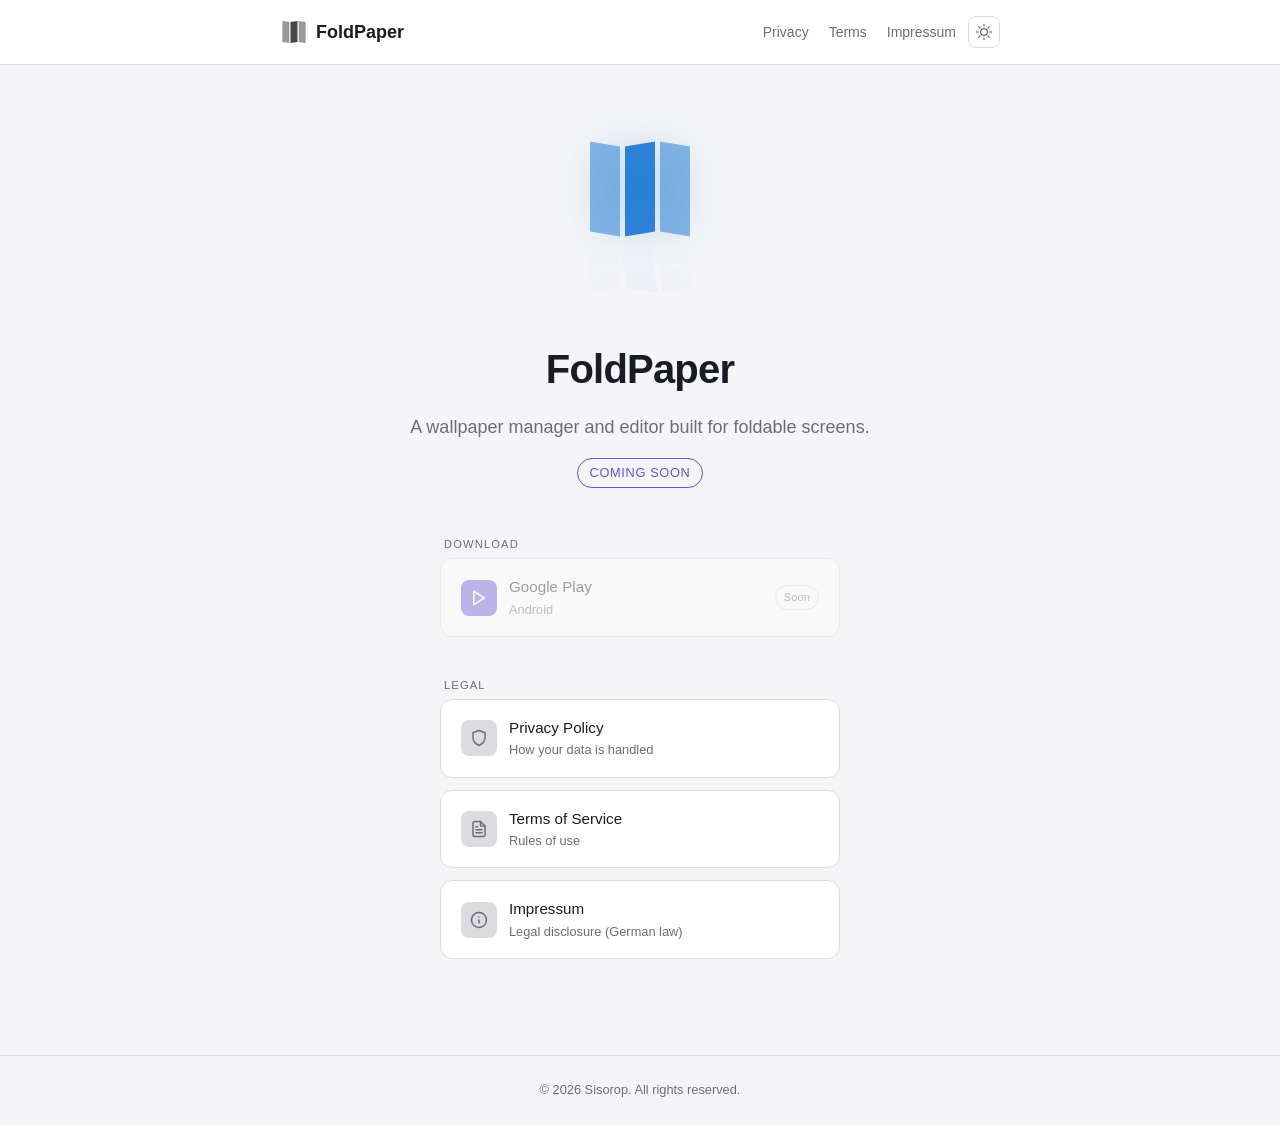
==== index.html @ 7e80edcc "Fix hero shadow duplicate and add angled mirror reflection Replace drop-shadow (looked like a second" ====
<!DOCTYPE html>
<html lang="en">
<head>
    <meta charset="UTF-8">
    <meta name="viewport" content="width=device-width, initial-scale=1.0">
    <title>FoldPaper — Live Wallpaper for Foldables &amp; Beyond</title>
    <meta name="description" content="A wallpaper manager and editor built for foldable screens.">
    <link rel="icon" type="image/svg+xml" href="/assets/icon-trimmed.svg">
    <link rel="apple-touch-icon" href="/assets/icon.png">
    <meta property="og:title" content="FoldPaper">
    <meta property="og:description" content="A wallpaper manager and editor built for foldable screens.">
    <meta property="og:image" content="/assets/icon.png">
    <meta property="og:type" content="website">
    <script>
        (function() {
            var saved = localStorage.getItem('theme');
            if (saved) { document.documentElement.setAttribute('data-theme', saved); }
            else if (window.matchMedia('(prefers-color-scheme: light)').matches) { document.documentElement.setAttribute('data-theme', 'light'); }
        })();
    </script>
    <link rel="stylesheet" href="/assets/shared.css">
    <style>
        body { line-height: 1.6; }

        main {
            max-width: 720px;
            margin: 0 auto;
            padding: 4rem 1.5rem;
            flex: 1;
            display: flex;
            flex-direction: column;
            align-items: center;
            justify-content: center;
            text-align: center;
        }

        .hero-icon-wrap {
            margin-bottom: 2rem;
            display: flex;
            flex-direction: column;
            align-items: center;
        }

        .hero-icon {
            width: 120px;
            height: 120px;
            filter: drop-shadow(0 0 20px rgba(144, 202, 249, 0.35));
        }

        [data-theme="light"] .hero-icon {
            filter: drop-shadow(0 0 20px rgba(25, 118, 210, 0.25));
        }

        .hero-icon img {
            width: 100%;
            height: 100%;
        }

        .hero-reflection {
            width: 120px;
            height: 60px;
            overflow: hidden;
            transform: scaleY(-1) skewX(-8deg);
            mask-image: linear-gradient(to bottom, rgba(0,0,0,0.15), transparent);
            -webkit-mask-image: linear-gradient(to bottom, rgba(0,0,0,0.15), transparent);
            opacity: 0.4;
            margin-top: -4px;
        }

        .hero-reflection img {
            width: 120px;
            height: 120px;
        }

        h1 {
            font-size: 2.5rem;
            font-weight: 700;
            margin-bottom: 0.75rem;
            letter-spacing: -0.02em;
        }

        .tagline {
            font-size: 1.125rem;
            color: var(--text-muted);
            margin-bottom: 1rem;
            max-width: 480px;
        }

        .wip {
            display: inline-block;
            font-size: 0.8rem;
            color: var(--accent);
            border: 1px solid var(--accent);
            border-radius: 999px;
            padding: 0.25rem 0.75rem;
            margin-bottom: 2.5rem;
            letter-spacing: 0.05em;
            text-transform: uppercase;
        }

        .link-grid {
            display: grid;
            grid-template-columns: 1fr;
            gap: 0.75rem;
            width: 100%;
            max-width: 400px;
            margin-bottom: 2rem;
        }

        .link-card {
            display: flex;
            align-items: center;
            gap: 0.75rem;
            background: var(--surface);
            border: 1px solid var(--border);
            border-radius: 12px;
            padding: 1rem 1.25rem;
            text-decoration: none;
            color: var(--text);
            transition: all 0.15s;
        }

        .link-card:hover {
            border-color: var(--accent);
            background: var(--card-hover);
            text-decoration: none;
        }

        .link-card.disabled { opacity: 0.4; pointer-events: none; }

        .link-card .icon {
            width: 36px;
            height: 36px;
            border-radius: 8px;
            background: var(--border);
            display: flex;
            align-items: center;
            justify-content: center;
            flex-shrink: 0;
        }

        .link-card .icon svg {
            width: 18px;
            height: 18px;
            stroke: var(--text-muted);
            fill: none;
            stroke-width: 2;
            stroke-linecap: round;
            stroke-linejoin: round;
        }

        .link-card .icon.accent { background: var(--accent); }
        .link-card .icon.accent svg { stroke: white; }

        .link-card .label { font-weight: 500; font-size: 0.95rem; text-align: left; }
        .link-card .sublabel { font-size: 0.8rem; color: var(--text-muted); text-align: left; }

        .link-card .badge {
            margin-left: auto;
            font-size: 0.7rem;
            color: var(--text-muted);
            border: 1px solid var(--border);
            border-radius: 999px;
            padding: 0.15rem 0.5rem;
            white-space: nowrap;
        }

        .section-label {
            font-size: 0.7rem;
            text-transform: uppercase;
            letter-spacing: 0.1em;
            color: var(--text-muted);
            margin-top: 0.5rem;
            margin-bottom: 0.25rem;
            width: 100%;
            max-width: 400px;
            text-align: left;
            padding-left: 0.25rem;
        }
    </style>
</head>
<body>
    <nav>
        <div class="container">
            <a href="/" class="logo">
                <img class="logo-icon icon-dark" src="/assets/logo-dark.svg" alt="">
                <img class="logo-icon icon-light" src="/assets/logo-light.svg" alt="">
                FoldPaper
            </a>
            <div class="nav-right">
                <div class="links">
                    <a href="/privacy">Privacy</a>
                    <a href="/terms">Terms</a>
                    <a href="/impressum">Impressum</a>
                </div>
                <button class="icon-btn theme-toggle" aria-label="Toggle theme">
                    <svg class="icon-moon" viewBox="0 0 24 24" fill="none" stroke="currentColor" stroke-width="2" stroke-linecap="round" stroke-linejoin="round"><path d="M21 12.79A9 9 0 1 1 11.21 3 7 7 0 0 0 21 12.79z"/></svg>
                    <svg class="icon-sun" viewBox="0 0 24 24" fill="none" stroke="currentColor" stroke-width="2" stroke-linecap="round" stroke-linejoin="round"><circle cx="12" cy="12" r="5"/><line x1="12" y1="1" x2="12" y2="3"/><line x1="12" y1="21" x2="12" y2="23"/><line x1="4.22" y1="4.22" x2="5.64" y2="5.64"/><line x1="18.36" y1="18.36" x2="19.78" y2="19.78"/><line x1="1" y1="12" x2="3" y2="12"/><line x1="21" y1="12" x2="23" y2="12"/><line x1="4.22" y1="19.78" x2="5.64" y2="18.36"/><line x1="18.36" y1="5.64" x2="19.78" y2="4.22"/></svg>
                </button>
                <button class="icon-btn burger" aria-label="Menu">
                    <svg class="icon-menu" viewBox="0 0 24 24" fill="none" stroke="currentColor" stroke-width="2" stroke-linecap="round"><line x1="4" y1="6" x2="20" y2="6"/><line x1="4" y1="12" x2="20" y2="12"/><line x1="4" y1="18" x2="20" y2="18"/></svg>
                    <svg class="icon-close" viewBox="0 0 24 24" fill="none" stroke="currentColor" stroke-width="2" stroke-linecap="round"><line x1="18" y1="6" x2="6" y2="18"/><line x1="6" y1="6" x2="18" y2="18"/></svg>
                </button>
            </div>
        </div>
        <div class="mobile-menu">
            <a href="/privacy">Privacy Policy</a>
            <a href="/terms">Terms of Service</a>
            <a href="/impressum">Impressum</a>
        </div>
    </nav>

    <main>
        <div class="hero-icon-wrap">
            <div class="hero-icon">
                <img class="icon-dark" src="/assets/icon-trimmed-dark.svg" alt="FoldPaper">
                <img class="icon-light" src="/assets/icon-trimmed-light.svg" alt="FoldPaper">
            </div>
            <div class="hero-reflection" aria-hidden="true">
                <img class="icon-dark" src="/assets/icon-trimmed-dark.svg" alt="">
                <img class="icon-light" src="/assets/icon-trimmed-light.svg" alt="">
            </div>
        </div>
        <h1>FoldPaper</h1>
        <p class="tagline">A wallpaper manager and editor built for foldable screens.</p>
        <span class="wip">Coming Soon</span>

        <div class="section-label">Download</div>
        <div class="link-grid">
            <a href="https://play.google.com/store/apps/details?id=com.sisorop.foldpaper" class="link-card disabled">
                <div class="icon accent">
                    <svg viewBox="0 0 24 24"><polygon points="5 3 19 12 5 21 5 3"/></svg>
                </div>
                <div>
                    <div class="label">Google Play</div>
                    <div class="sublabel">Android</div>
                </div>
                <span class="badge">Soon</span>
            </a>
        </div>

        <div class="section-label">Legal</div>
        <div class="link-grid">
            <a href="/privacy" class="link-card">
                <div class="icon">
                    <svg viewBox="0 0 24 24"><path d="M12 22s8-4 8-10V5l-8-3-8 3v7c0 6 8 10 8 10z"/></svg>
                </div>
                <div>
                    <div class="label">Privacy Policy</div>
                    <div class="sublabel">How your data is handled</div>
                </div>
            </a>
            <a href="/terms" class="link-card">
                <div class="icon">
                    <svg viewBox="0 0 24 24"><path d="M14 2H6a2 2 0 0 0-2 2v16a2 2 0 0 0 2 2h12a2 2 0 0 0 2-2V8z"/><polyline points="14 2 14 8 20 8"/><line x1="16" y1="13" x2="8" y2="13"/><line x1="16" y1="17" x2="8" y2="17"/><polyline points="10 9 9 9 8 9"/></svg>
                </div>
                <div>
                    <div class="label">Terms of Service</div>
                    <div class="sublabel">Rules of use</div>
                </div>
            </a>
            <a href="/impressum" class="link-card">
                <div class="icon">
                    <svg viewBox="0 0 24 24"><circle cx="12" cy="12" r="10"/><line x1="12" y1="16" x2="12" y2="12"/><line x1="12" y1="8" x2="12.01" y2="8"/></svg>
                </div>
                <div>
                    <div class="label">Impressum</div>
                    <div class="sublabel">Legal disclosure (German law)</div>
                </div>
            </a>
        </div>
    </main>

    <footer>
        &copy; 2026 Sisorop. All rights reserved.
    </footer>

    <script src="/assets/shared.js"></script>
</body>
</html>
---- assets/shared.css ----
:root {
    --bg: #0f1117;
    --surface: #1a1c25;
    --border: #2a2d3a;
    --text: #e4e4e8;
    --text-muted: #9395a5;
    --accent: #7c6cf0;
    --accent-hover: #9589f5;
    --card-hover: #1e2030;
}

[data-theme="light"] {
    --bg: #f5f5f7;
    --surface: #ffffff;
    --border: #dcdce0;
    --text: #1a1c25;
    --text-muted: #6b6d7b;
    --accent: #6555d4;
    --accent-hover: #7c6cf0;
    --card-hover: #f0edff;
}

* { margin: 0; padding: 0; box-sizing: border-box; }

body {
    font-family: -apple-system, BlinkMacSystemFont, 'Segoe UI', Roboto, sans-serif;
    background: var(--bg);
    color: var(--text);
    line-height: 1.7;
    min-height: 100vh;
    display: flex;
    flex-direction: column;
    transition: background 0.2s, color 0.2s;
}

a { color: var(--accent); text-decoration: none; }
a:hover { color: var(--accent-hover); text-decoration: underline; }

/* ── Nav ── */

nav {
    background: var(--surface);
    border-bottom: 1px solid var(--border);
    padding: 0.75rem 1.25rem;
    position: sticky;
    top: 0;
    z-index: 10;
    transition: background 0.2s, border-color 0.2s;
}

nav .container {
    max-width: 720px;
    margin: 0 auto;
    display: flex;
    align-items: center;
    justify-content: space-between;
    gap: 0.5rem;
}

nav .logo {
    display: flex;
    align-items: center;
    gap: 0.5rem;
    font-weight: 700;
    font-size: 1.125rem;
    color: var(--text);
    text-decoration: none;
    flex-shrink: 0;
}

nav .logo:hover { text-decoration: none; }

nav .logo .logo-icon { width: 28px; height: 28px; }

.icon-dark { display: block; }
.icon-light { display: none; }
[data-theme="light"] .icon-dark { display: none; }
[data-theme="light"] .icon-light { display: block; }

nav .nav-right {
    display: flex;
    align-items: center;
    gap: 0.75rem;
}

nav .links {
    display: none;
    gap: 1.25rem;
}

nav .links a {
    color: var(--text-muted);
    text-decoration: none;
    font-size: 0.875rem;
    transition: color 0.15s;
}

nav .links a:hover { color: var(--accent-hover); text-decoration: none; }
nav .links a.active { color: var(--accent); }

/* ── Icon buttons (theme + burger) ── */

.icon-btn {
    background: none;
    border: 1px solid var(--border);
    border-radius: 8px;
    padding: 0.35rem;
    cursor: pointer;
    color: var(--text-muted);
    display: flex;
    align-items: center;
    justify-content: center;
    transition: all 0.15s;
    width: 32px;
    height: 32px;
}

.icon-btn:hover { color: var(--accent); border-color: var(--accent); }
.icon-btn svg { width: 16px; height: 16px; }

/* Theme toggle icon swap */
.theme-toggle .icon-sun { display: none; }
.theme-toggle .icon-moon { display: block; }
[data-theme="light"] .theme-toggle .icon-sun { display: block; }
[data-theme="light"] .theme-toggle .icon-moon { display: none; }

/* Burger button */
.burger { display: flex; }
.burger .icon-close { display: none; }
.burger.open .icon-menu { display: none; }
.burger.open .icon-close { display: block; }

/* ── Mobile dropdown ── */

.mobile-menu {
    display: flex;
    flex-direction: column;
    gap: 0.25rem;
    max-width: 720px;
    margin: 0 auto;
    padding: 0 0;
    overflow: hidden;
    max-height: 0;
    transition: max-height 0.25s ease, padding 0.25s ease;
}

.mobile-menu.open {
    max-height: 200px;
    padding: 0.5rem 0;
}

.mobile-menu a {
    display: block;
    padding: 0.6rem 1rem;
    color: var(--text-muted);
    text-decoration: none;
    font-size: 0.925rem;
    border-radius: 8px;
    transition: all 0.15s;
    text-align: right;
}

.mobile-menu a:hover {
    background: var(--card-hover);
    color: var(--text);
    text-decoration: none;
}

.mobile-menu a.active {
    color: var(--accent);
}

/* ── Desktop: show inline links, hide burger ── */

@media (min-width: 540px) {
    nav { padding: 1rem 1.5rem; }
    nav .links { display: flex; }
    .burger { display: none; }
    .mobile-menu { max-height: 0 !important; padding: 0 !important; }
}

/* ── Placeholder badges ── */

.placeholder {
    background: #2a1f3d;
    border: 1px dashed var(--accent);
    border-radius: 4px;
    padding: 0.15rem 0.4rem;
    font-size: 0.85rem;
    color: var(--accent);
}

[data-theme="light"] .placeholder {
    background: #f0edff;
}

/* ── Footer ── */

footer {
    text-align: center;
    padding: 1.5rem;
    color: var(--text-muted);
    font-size: 0.8rem;
    border-top: 1px solid var(--border);
    transition: border-color 0.2s;
}
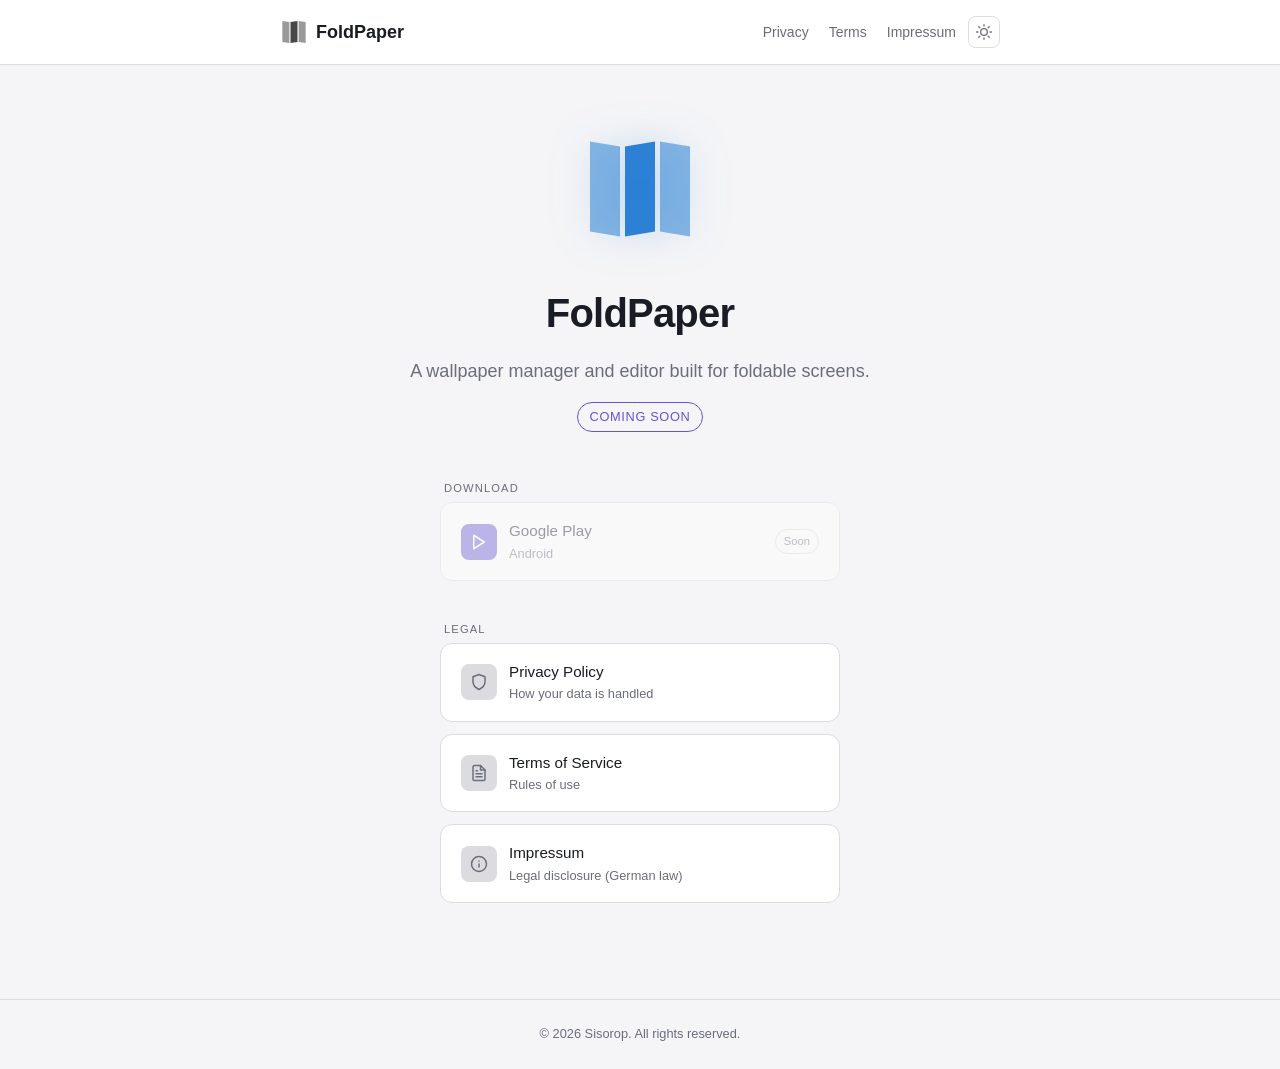
==== commit 917c4895: "Remove mirror reflection, keep blue glow on hero icon Co-Authored-By: Claude Opus 4.6 (1M context) <" ====
--- a/index.html
+++ b/index.html
@@ -20,6 +20,11 @@
     </script>
     <link rel="stylesheet" href="/assets/shared.css">
     <style>
+        .icon-dark { display: block; }
+        .icon-light { display: none; }
+        [data-theme="light"] .icon-dark { display: none; }
+        [data-theme="light"] .icon-light { display: block; }
+
         body { line-height: 1.6; }
 
         main {
@@ -34,16 +39,10 @@
             text-align: center;
         }
 
-        .hero-icon-wrap {
-            margin-bottom: 2rem;
-            display: flex;
-            flex-direction: column;
-            align-items: center;
-        }
-
         .hero-icon {
             width: 120px;
             height: 120px;
+            margin-bottom: 2rem;
             filter: drop-shadow(0 0 20px rgba(144, 202, 249, 0.35));
         }
 
@@ -54,22 +53,6 @@
         .hero-icon img {
             width: 100%;
             height: 100%;
-        }
-
-        .hero-reflection {
-            width: 120px;
-            height: 60px;
-            overflow: hidden;
-            transform: scaleY(-1) skewX(-8deg);
-            mask-image: linear-gradient(to bottom, rgba(0,0,0,0.15), transparent);
-            -webkit-mask-image: linear-gradient(to bottom, rgba(0,0,0,0.15), transparent);
-            opacity: 0.4;
-            margin-top: -4px;
-        }
-
-        .hero-reflection img {
-            width: 120px;
-            height: 120px;
         }
 
         h1 {
@@ -211,15 +194,9 @@
     </nav>
 
     <main>
-        <div class="hero-icon-wrap">
-            <div class="hero-icon">
-                <img class="icon-dark" src="/assets/icon-trimmed-dark.svg" alt="FoldPaper">
-                <img class="icon-light" src="/assets/icon-trimmed-light.svg" alt="FoldPaper">
-            </div>
-            <div class="hero-reflection" aria-hidden="true">
-                <img class="icon-dark" src="/assets/icon-trimmed-dark.svg" alt="">
-                <img class="icon-light" src="/assets/icon-trimmed-light.svg" alt="">
-            </div>
+        <div class="hero-icon">
+            <img class="icon-dark" src="/assets/icon-trimmed-dark.svg" alt="FoldPaper">
+            <img class="icon-light" src="/assets/icon-trimmed-light.svg" alt="FoldPaper">
         </div>
         <h1>FoldPaper</h1>
         <p class="tagline">A wallpaper manager and editor built for foldable screens.</p>
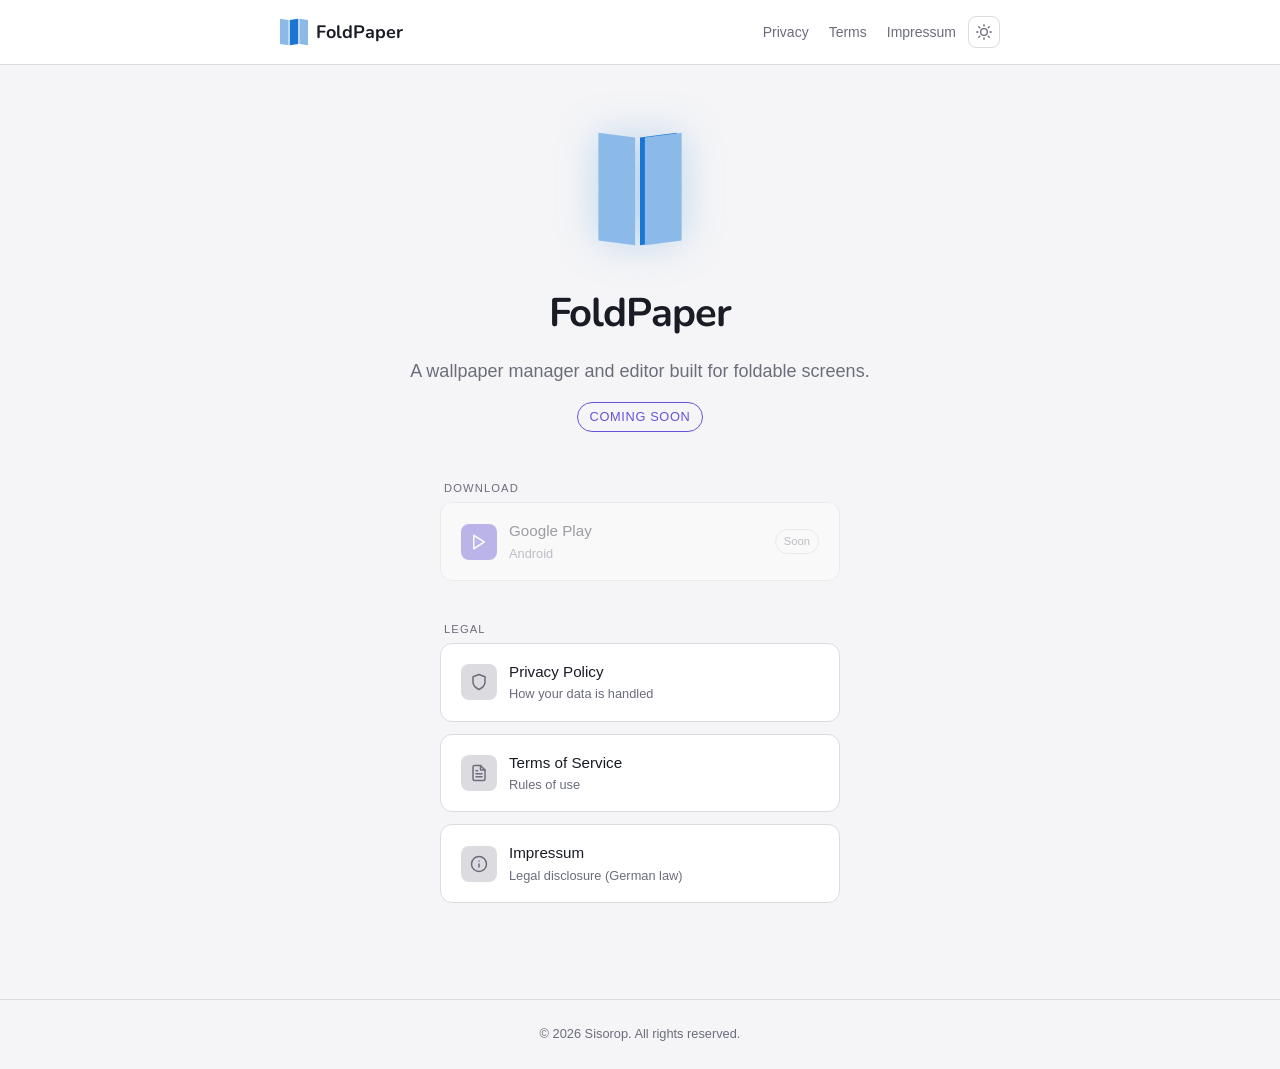
==== commit ea98903f: "feat(site): new opaque icons, Nunito brand font, animated hero unfold Migrate icons to the new in-ap" ====
--- a/index.html
+++ b/index.html
@@ -50,12 +50,19 @@
             filter: drop-shadow(0 0 20px rgba(25, 118, 210, 0.25));
         }
 
-        .hero-icon img {
+        .hero-icon img,
+        .hero-icon svg {
             width: 100%;
             height: 100%;
         }
 
+        #hero-fold-icon .outer { fill: #55728C; }
+        #hero-fold-icon .center { fill: #90CAF9; }
+        [data-theme="light"] #hero-fold-icon .outer { fill: #8CBAE8; }
+        [data-theme="light"] #hero-fold-icon .center { fill: #1976D2; }
+
         h1 {
+            font-family: 'Nunito', -apple-system, BlinkMacSystemFont, 'Segoe UI', Roboto, sans-serif;
             font-size: 2.5rem;
             font-weight: 700;
             margin-bottom: 0.75rem;
@@ -195,8 +202,13 @@
 
     <main>
         <div class="hero-icon">
-            <img class="icon-dark" src="/assets/icon-trimmed-dark.svg" alt="FoldPaper">
-            <img class="icon-light" src="/assets/icon-trimmed-light.svg" alt="FoldPaper">
+            <svg id="hero-fold-icon" viewBox="0 0 49 46" xmlns="http://www.w3.org/2000/svg" aria-label="FoldPaper">
+                <g id="hero-fold-g">
+                    <path id="hero-panel-left" d=""></path>
+                    <path id="hero-panel-mid1" d=""></path>
+                    <path id="hero-panel-mid2" d=""></path>
+                </g>
+            </svg>
         </div>
         <h1>FoldPaper</h1>
         <p class="tagline">A wallpaper manager and editor built for foldable screens.</p>
@@ -253,5 +265,80 @@
     </footer>
 
     <script src="/assets/shared.js"></script>
+    <script>
+        (function () {
+            var svg = document.getElementById('hero-fold-icon');
+            if (!svg) return;
+            var g = document.getElementById('hero-fold-g');
+            var left = document.getElementById('hero-panel-left');
+            var mid1 = document.getElementById('hero-panel-mid1');
+            var mid2 = document.getElementById('hero-panel-mid2');
+
+            function lerp(a, b, t) { return a + (b - a) * t; }
+            function poly(p) {
+                return 'M' + p[0][0] + ',' + p[0][1] +
+                       ' L' + p[1][0] + ',' + p[1][1] +
+                       ' L' + p[2][0] + ',' + p[2][1] +
+                       ' L' + p[3][0] + ',' + p[3][1] + ' Z';
+            }
+
+            function render(s1, s2) {
+                var L = [[0, 0], [15, 2], [15, 46], [0, 44]];
+                var cTRx = lerp(32, 2, s2);
+                var cBRx = lerp(32, 2, s2);
+                var C = [[17, 2], [cTRx, 0], [cBRx, 44], [17, 46]];
+                var rLx = 34 - 30 * s2;
+                var rTRx = lerp(49, 19, s1);
+                var rBRx = lerp(49, 19, s1);
+                var R = [[rLx, 0], [rTRx, 2], [rBRx, 46], [rLx, 44]];
+
+                left.setAttribute('d', poly(L));
+                left.setAttribute('class', 'outer');
+
+                var centerFlipped = cTRx <= 17;
+                if (centerFlipped) {
+                    mid1.setAttribute('d', poly(R));
+                    mid1.setAttribute('class', 'outer');
+                    mid2.setAttribute('d', poly(C));
+                    mid2.setAttribute('class', 'center');
+                } else {
+                    mid1.setAttribute('d', poly(C));
+                    mid1.setAttribute('class', 'center');
+                    mid2.setAttribute('d', poly(R));
+                    mid2.setAttribute('class', 'outer');
+                }
+
+                var foldedVW = 49 - 15 * s1 - 15 * s2;
+                var tx = (49 - foldedVW) / 2;
+                g.setAttribute('transform', 'translate(' + tx + ',0)');
+            }
+
+            function easeOutCubic(t) { return 1 - Math.pow(1 - t, 3); }
+
+            function animate(from, to, dur, onUpdate) {
+                return new Promise(function (resolve) {
+                    var t0 = performance.now();
+                    function frame(now) {
+                        var t = Math.min(1, (now - t0) / dur);
+                        onUpdate(from + (to - from) * easeOutCubic(t));
+                        if (t < 1) requestAnimationFrame(frame);
+                        else resolve();
+                    }
+                    requestAnimationFrame(frame);
+                });
+            }
+
+            var s1 = 1, s2 = 1;
+            render(s1, s2);
+
+            setTimeout(function () {
+                animate(1, 0, 800, function (v) { s2 = v; render(s1, s2); }).then(function () {
+                    return new Promise(function (r) { setTimeout(r, 250); });
+                }).then(function () {
+                    return animate(1, 0, 800, function (v) { s1 = v; render(s1, s2); });
+                });
+            }, 350);
+        })();
+    </script>
 </body>
 </html>
--- a/assets/shared.css
+++ b/assets/shared.css
@@ -1,3 +1,16 @@
+@font-face {
+    font-family: 'Nunito';
+    src: url('/assets/nunito_bold.ttf') format('truetype');
+    font-weight: 700;
+    font-style: normal;
+    font-display: swap;
+}
+
+.brand-text {
+    font-family: 'Nunito', -apple-system, BlinkMacSystemFont, 'Segoe UI', Roboto, sans-serif;
+    font-weight: 700;
+}
+
 :root {
     --bg: #0f1117;
     --surface: #1a1c25;
@@ -61,6 +74,7 @@
     display: flex;
     align-items: center;
     gap: 0.5rem;
+    font-family: 'Nunito', -apple-system, BlinkMacSystemFont, 'Segoe UI', Roboto, sans-serif;
     font-weight: 700;
     font-size: 1.125rem;
     color: var(--text);
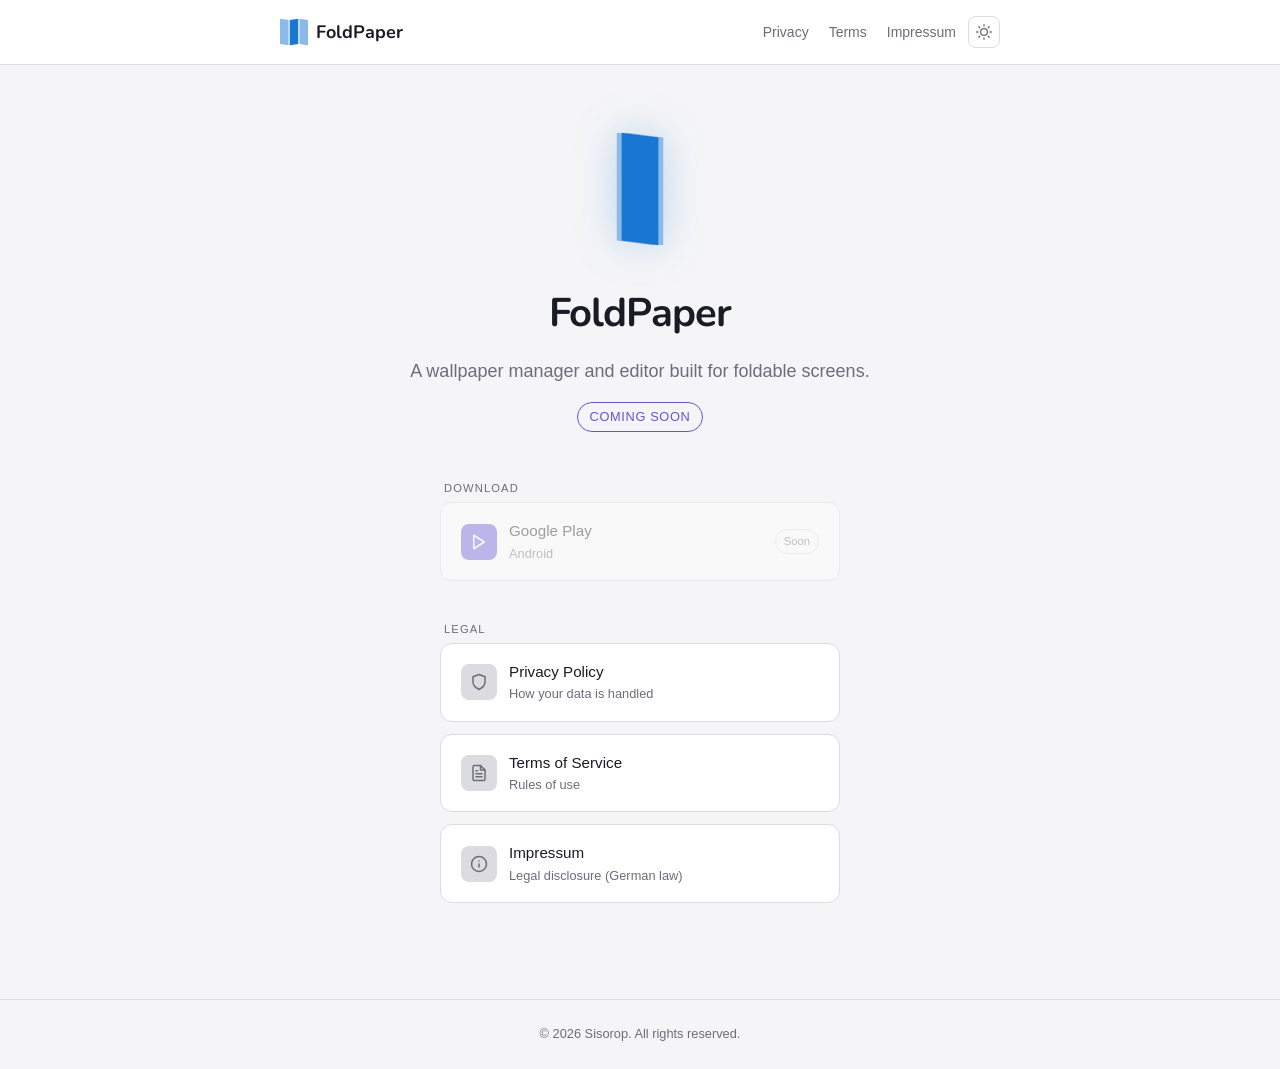
==== commit b5df5dbf: "feat(site): bounce-in hero icon before unfold Add a spring-like scale-in keyframe on the hero icon (" ====
--- a/index.html
+++ b/index.html
@@ -56,6 +56,19 @@
             height: 100%;
         }
 
+        #hero-fold-icon {
+            transform: scale(0);
+            transform-origin: 50% 50%;
+            animation: hero-bounce-in 900ms cubic-bezier(0.34, 1.56, 0.64, 1) 200ms forwards;
+        }
+
+        @keyframes hero-bounce-in {
+            0%   { transform: scale(0); }
+            60%  { transform: scale(1.12); }
+            80%  { transform: scale(0.96); }
+            100% { transform: scale(1); }
+        }
+
         #hero-fold-icon .outer { fill: #55728C; }
         #hero-fold-icon .center { fill: #90CAF9; }
         [data-theme="light"] #hero-fold-icon .outer { fill: #8CBAE8; }
@@ -331,13 +344,15 @@
             var s1 = 1, s2 = 1;
             render(s1, s2);
 
+            // Wait for the bounce-in (200ms delay + 900ms duration) plus a beat,
+            // matching the splash screen's "scale-in then unfold" sequence.
             setTimeout(function () {
                 animate(1, 0, 800, function (v) { s2 = v; render(s1, s2); }).then(function () {
                     return new Promise(function (r) { setTimeout(r, 250); });
                 }).then(function () {
                     return animate(1, 0, 800, function (v) { s1 = v; render(s1, s2); });
                 });
-            }, 350);
+            }, 1300);
         })();
     </script>
 </body>
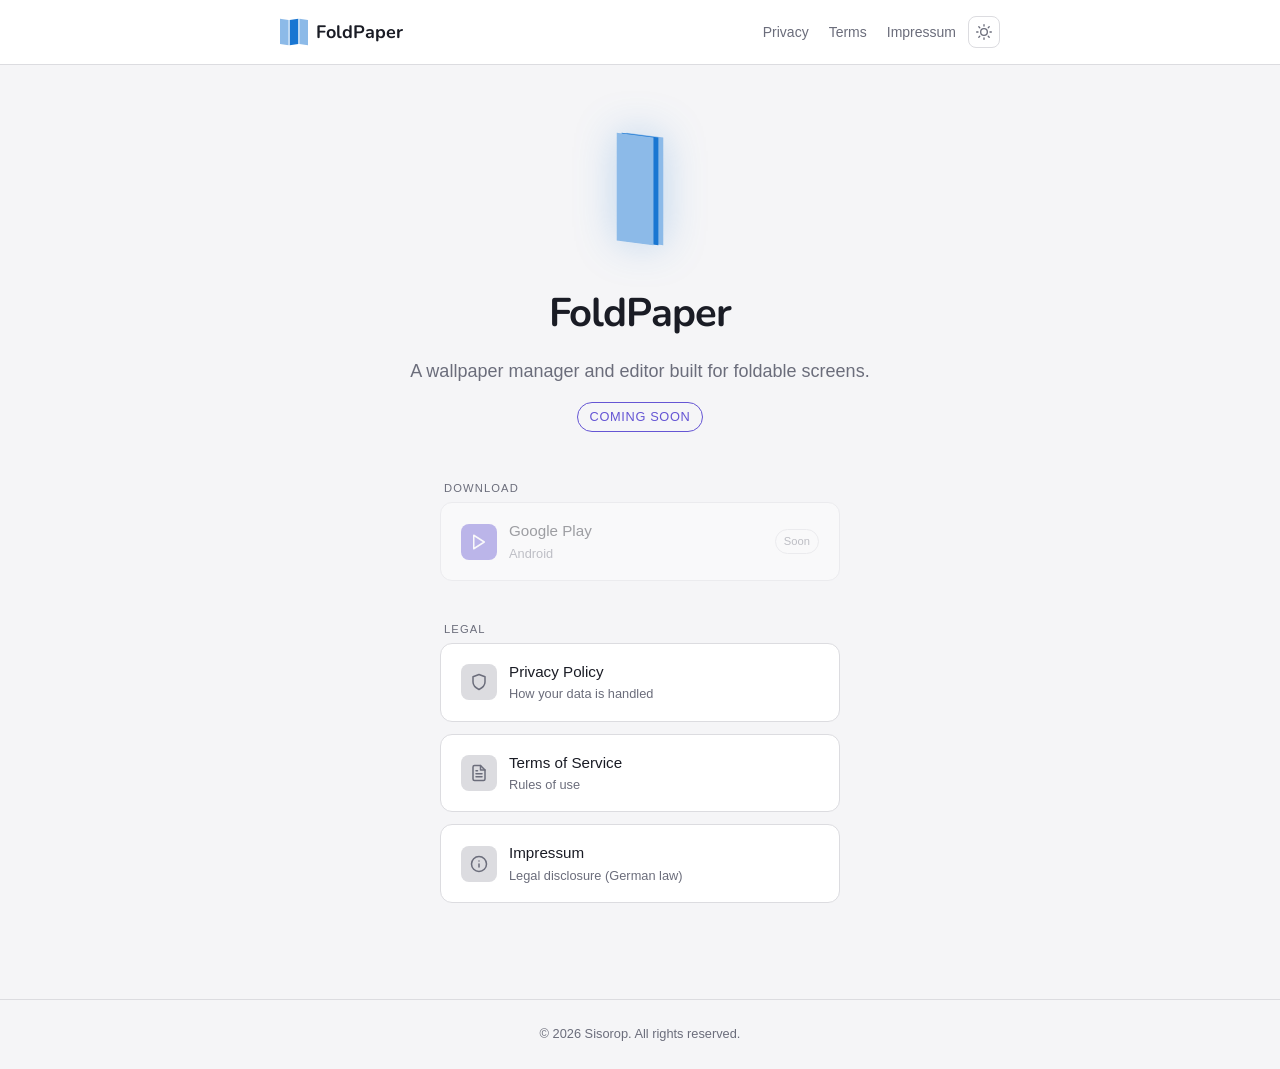
==== commit 344d86d7: "fix(site): draw left panel on top of hero icon SVG paints later siblings on top, but the left panel " ====
--- a/index.html
+++ b/index.html
@@ -63,10 +63,8 @@
         }
 
         @keyframes hero-bounce-in {
-            0%   { transform: scale(0); }
-            60%  { transform: scale(1.12); }
-            80%  { transform: scale(0.96); }
-            100% { transform: scale(1); }
+            from { transform: scale(0); }
+            to   { transform: scale(1); }
         }
 
         #hero-fold-icon .outer { fill: #55728C; }
@@ -217,9 +215,9 @@
         <div class="hero-icon">
             <svg id="hero-fold-icon" viewBox="0 0 49 46" xmlns="http://www.w3.org/2000/svg" aria-label="FoldPaper">
                 <g id="hero-fold-g">
+                    <path id="hero-panel-bot" d=""></path>
+                    <path id="hero-panel-mid" d=""></path>
                     <path id="hero-panel-left" d=""></path>
-                    <path id="hero-panel-mid1" d=""></path>
-                    <path id="hero-panel-mid2" d=""></path>
                 </g>
             </svg>
         </div>
@@ -283,9 +281,9 @@
             var svg = document.getElementById('hero-fold-icon');
             if (!svg) return;
             var g = document.getElementById('hero-fold-g');
+            var bot = document.getElementById('hero-panel-bot');
+            var mid = document.getElementById('hero-panel-mid');
             var left = document.getElementById('hero-panel-left');
-            var mid1 = document.getElementById('hero-panel-mid1');
-            var mid2 = document.getElementById('hero-panel-mid2');
 
             function lerp(a, b, t) { return a + (b - a) * t; }
             function poly(p) {
@@ -305,21 +303,22 @@
                 var rBRx = lerp(49, 19, s1);
                 var R = [[rLx, 0], [rTRx, 2], [rBRx, 46], [rLx, 44]];
 
+                // Draw order (bottom → top): bot, mid, left.
+                // Left is always on top. Center vs right swap based on flip.
+                var centerFlipped = cTRx <= 17;
+                if (centerFlipped) {
+                    bot.setAttribute('d', poly(R));
+                    bot.setAttribute('class', 'outer');
+                    mid.setAttribute('d', poly(C));
+                    mid.setAttribute('class', 'center');
+                } else {
+                    bot.setAttribute('d', poly(C));
+                    bot.setAttribute('class', 'center');
+                    mid.setAttribute('d', poly(R));
+                    mid.setAttribute('class', 'outer');
+                }
                 left.setAttribute('d', poly(L));
                 left.setAttribute('class', 'outer');
-
-                var centerFlipped = cTRx <= 17;
-                if (centerFlipped) {
-                    mid1.setAttribute('d', poly(R));
-                    mid1.setAttribute('class', 'outer');
-                    mid2.setAttribute('d', poly(C));
-                    mid2.setAttribute('class', 'center');
-                } else {
-                    mid1.setAttribute('d', poly(C));
-                    mid1.setAttribute('class', 'center');
-                    mid2.setAttribute('d', poly(R));
-                    mid2.setAttribute('class', 'outer');
-                }
 
                 var foldedVW = 49 - 15 * s1 - 15 * s2;
                 var tx = (49 - foldedVW) / 2;
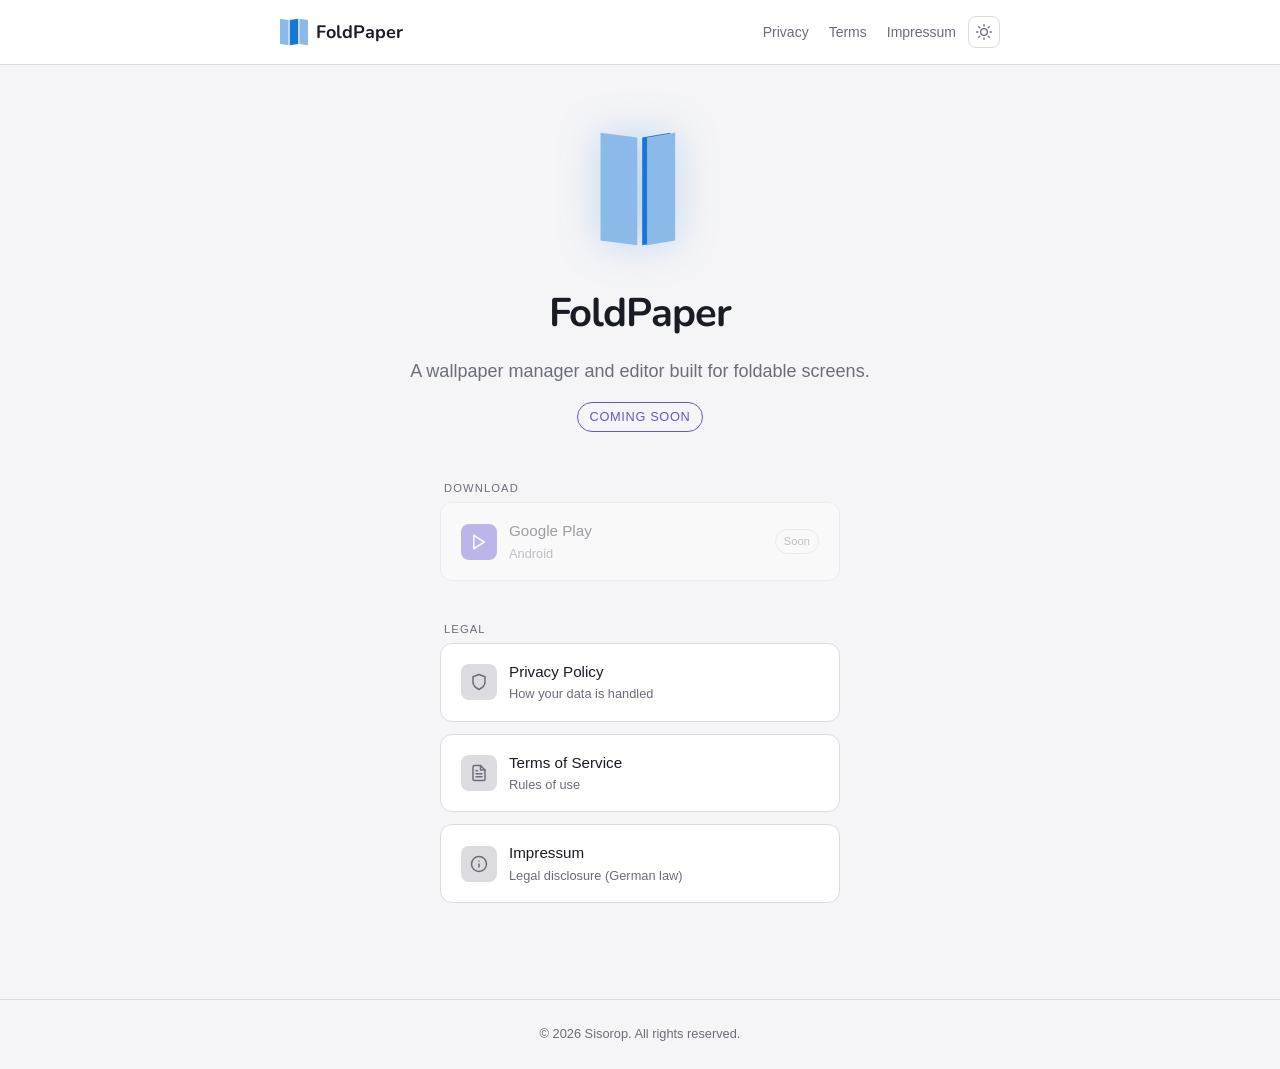
==== commit 166046b3: "tweak(site): start hero unfold at bounce overshoot peak Drop the post-bounce pause — kick off the un" ====
--- a/index.html
+++ b/index.html
@@ -343,15 +343,16 @@
             var s1 = 1, s2 = 1;
             render(s1, s2);
 
-            // Wait for the bounce-in (200ms delay + 900ms duration) plus a beat,
-            // matching the splash screen's "scale-in then unfold" sequence.
+            // Start unfolding at the bounce's overshoot peak (when the scale
+            // begins contracting back toward 1). Bounce runs 200–1100ms; the
+            // cubic-bezier(0.34, 1.56, 0.64, 1) peaks around t≈0.55 → ~700ms.
             setTimeout(function () {
                 animate(1, 0, 800, function (v) { s2 = v; render(s1, s2); }).then(function () {
                     return new Promise(function (r) { setTimeout(r, 250); });
                 }).then(function () {
                     return animate(1, 0, 800, function (v) { s1 = v; render(s1, s2); });
                 });
-            }, 1300);
+            }, 700);
         })();
     </script>
 </body>
